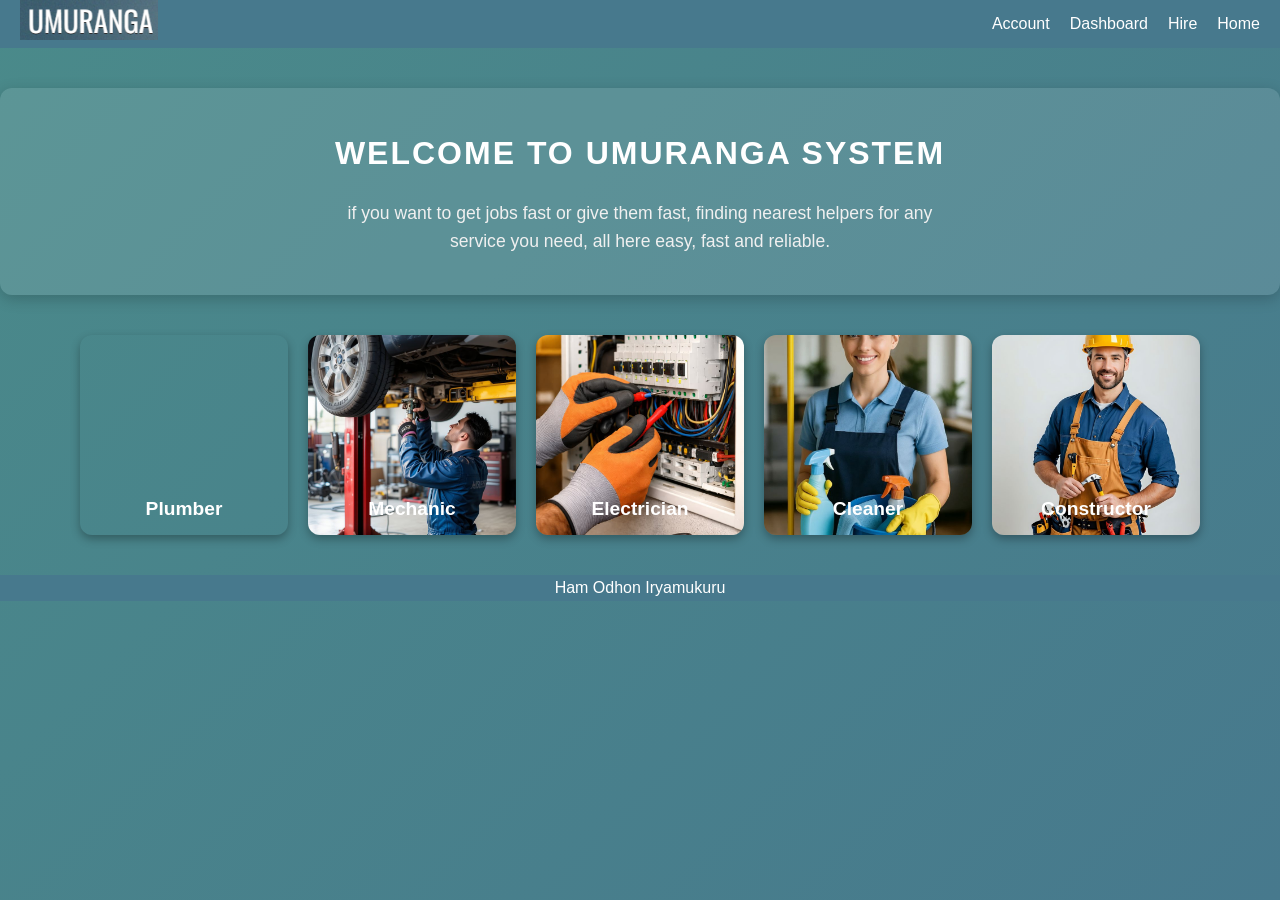
==== index.html @ 90cc8e76 "Add files via upload" ====
<!DOCTYPE html>
<html lang="en">
    <head>
        <link rel="stylesheet" href="index.css">
        <title>
            UMURANGA | give or get jobs 
        </title>
    </head>
    
    <body>
      <header>
        <div class="navbar">
          <div class="logo">
            <img src="umuranga.png" alt="UMURANGA Logo">
          </div>
          <ul class="menu">
            <li><a href="signup.html">Account</a></li>
            <li><a href="dashboard.html">Dashboard</a></li>
            <li><a href="#Hire">Hire</a></li>
            <li><a href="index.html" class="active">Home</a></li>
          </ul>
        </div>
      </header>
      <section ID="website_intro">
        <h3>WELCOME TO UMURANGA SYSTEM</h3>
        <p>if you want to get jobs fast or give them fast, 
          finding nearest helpers for any service you need,
          all here easy, fast and reliable.
        </p>
      </section>
      <div class="images">
        <div class="image" id="plumber">
          <h4>plumber</h4>
        </div>
         <div class="image" id="mechanic">
          <h4>mechanic</h4>
        </div>
         <div class="image" id="electrician">
          <h4>electrician</h4>
        </div>
         <div class="image" id="cleaner">
          <h4>cleaner</h4>
        </div>
         <div class="image" id="constructor">
          <h4>constructor</h4>
        </div>
      </div>
      <footer>
        <p>Ham Odhon Iryamukuru</p>
      </footer>
    </body>

    
</html>
---- index.css ----
* {
  margin: 0;
  padding: 0;
  box-sizing: border-box;
}

body {
  font-family: 'Segoe UI', Tahoma, Geneva, Verdana, sans-serif;
  background: linear-gradient(135deg, #4a8a8a, #47798d);
  color: #ffffff;  
  line-height: 1.6;
  min-height: 100vh;
}
.navbar {
    background-color: rgb(71, 121, 141);
    display: flex;
    justify-content: space-between;
    align-items: center;
    padding: 0 20px;
}

.logo img {
    height: 40px;       
    width: auto;          
}

.menu {
    list-style: none;
    display: flex;
    gap: 20px; 
    margin: 0;
     padding: 0;
}

.menu li a {
    text-decoration: none;
    color: #ffffff;
}
#website_intro {
  display: flex;
  flex-direction: column;
  justify-content: center;
  align-items: center; 
  text-align: center;
  margin-top: 40px; 
  padding: 40px;
  background: rgba(255, 255, 255, 0.1);
  border-radius: 12px; 
  max-width: 1600px;
  margin-left: auto;
  margin-right: auto;
  box-shadow: 0 4px 15px rgba(0,0,0,0.2);
}

#website_intro h3 {
  font-family: 'Segoe UI', Tahoma, Geneva, Verdana, sans-serif;
  font-size: 2rem;
  color: #ffffff;
  margin-bottom: 20px;
  letter-spacing: 2px;
  text-transform: uppercase;
}

#website_intro p {
  font-family: 'Segoe UI', Tahoma, Geneva, Verdana, sans-serif;
  font-size: 1.1rem;
  color: #f0f0f0;
  line-height: 1.6;
  max-width: 600px;
}
 .images {
  display: grid;                  /* grid layout for neat alignment */
  grid-template-columns: repeat(auto-fit, minmax(200px, 1fr));
  gap: 20px;                      /* spacing between cards */
  padding: 40px;
  max-width: 1200px;
  margin: 0 auto;                 /* center the block */
}

.image {
  height: 200px;
  border-radius: 12px;
  display: flex;
  justify-content: center;
  align-items: flex-end;          /* text at bottom */
  color: #fff;
  font-size: 1.2rem;
  font-weight: bold;
  text-transform: capitalize;
  padding: 10px;
  background-size: cover;         /* make image fill */
  background-position: center;
  box-shadow: 0 4px 10px rgba(0,0,0,0.3);
  transition: transform 0.3s ease;
}

.image:hover {
  transform: scale(1.05);         /* hover effect */
}

/* Individual background images */
#plumber {
  background-image: url('plumber.jpg');
}

#mechanic {
  background-image: url('mechanic.jfif');
}

#electrician {
  background-image: url('electrician.jfif');
}

#cleaner {
  background-image: url('cleaner.jfif');
}

#constructor {
  background-image: url('constructor.jfif');
}

footer{
    background-color: rgb(71, 121, 141);
    text-align: center;
}
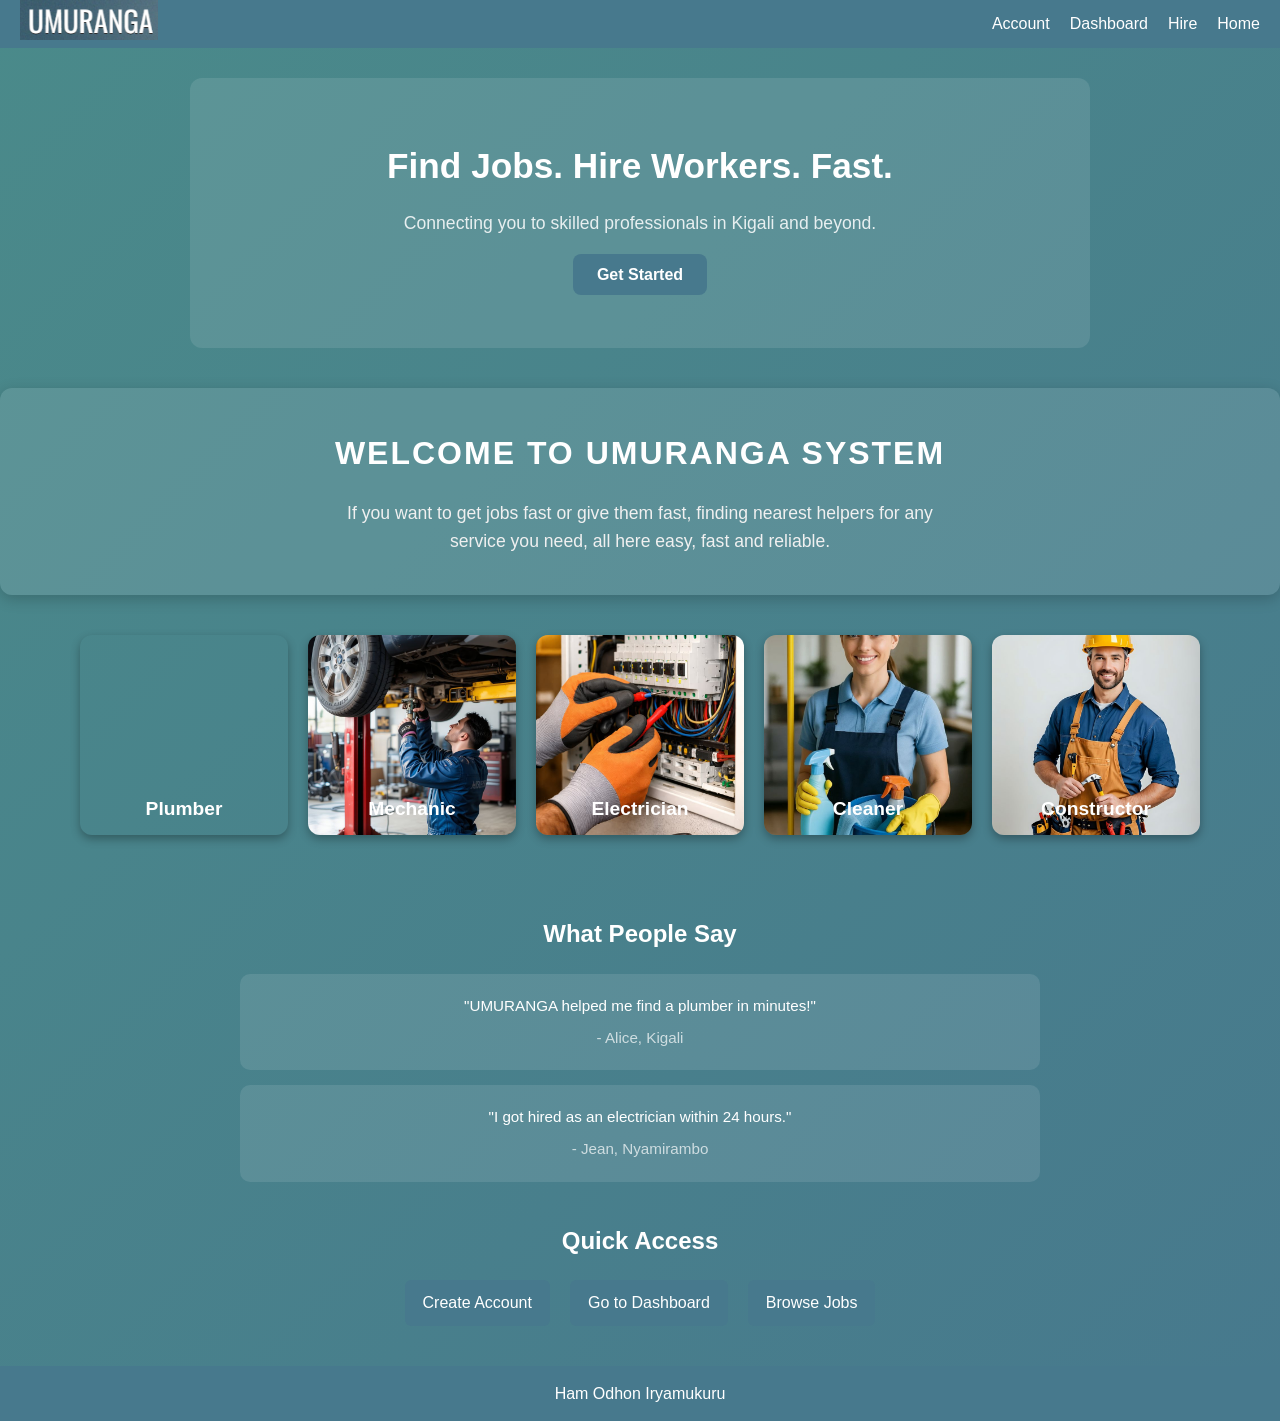
==== commit b12f25dc: "Add files via upload" ====
--- a/index.html
+++ b/index.html
@@ -1,54 +1,71 @@
 <!DOCTYPE html>
 <html lang="en">
-    <head>
-        <link rel="stylesheet" href="index.css">
-        <title>
-            UMURANGA | give or get jobs 
-        </title>
-    </head>
-    
-    <body>
-      <header>
-        <div class="navbar">
-          <div class="logo">
-            <img src="umuranga.png" alt="UMURANGA Logo">
-          </div>
-          <ul class="menu">
-            <li><a href="signup.html">Account</a></li>
-            <li><a href="dashboard.html">Dashboard</a></li>
-            <li><a href="#Hire">Hire</a></li>
-            <li><a href="index.html" class="active">Home</a></li>
-          </ul>
-        </div>
-      </header>
-      <section ID="website_intro">
-        <h3>WELCOME TO UMURANGA SYSTEM</h3>
-        <p>if you want to get jobs fast or give them fast, 
-          finding nearest helpers for any service you need,
-          all here easy, fast and reliable.
-        </p>
-      </section>
-      <div class="images">
-        <div class="image" id="plumber">
-          <h4>plumber</h4>
-        </div>
-         <div class="image" id="mechanic">
-          <h4>mechanic</h4>
-        </div>
-         <div class="image" id="electrician">
-          <h4>electrician</h4>
-        </div>
-         <div class="image" id="cleaner">
-          <h4>cleaner</h4>
-        </div>
-         <div class="image" id="constructor">
-          <h4>constructor</h4>
-        </div>
+<head>
+  <meta charset="UTF-8">
+  <title>UMURANGA | Give or Get Jobs</title>
+  <link rel="stylesheet" href="index.css">
+</head>
+<body>
+  <header>
+    <div class="navbar">
+      <div class="logo">
+        <img src="umuranga.png" alt="UMURANGA Logo">
       </div>
-      <footer>
-        <p>Ham Odhon Iryamukuru</p>
-      </footer>
-    </body>
+      <ul class="menu">
+        <li><a href="signup.html">Account</a></li>
+        <li><a href="dashboard.html">Dashboard</a></li>
+        <li><a href="#Hire">Hire</a></li>
+        <li><a href="index.html" class="active">Home</a></li>
+      </ul>
+    </div>
+  </header>
 
-    
-</html>+  <section class="hero">
+    <h1>Find Jobs. Hire Workers. Fast.</h1>
+    <p>Connecting you to skilled professionals in Kigali and beyond.</p>
+    <a href="dashboard.html" class="cta-btn">Get Started</a>
+  </section>
+
+  <section id="website_intro">
+    <h3>WELCOME TO UMURANGA SYSTEM</h3>
+    <p>
+      If you want to get jobs fast or give them fast, 
+      finding nearest helpers for any service you need,
+      all here easy, fast and reliable.
+    </p>
+  </section>
+
+  <div class="images">
+    <div class="image" id="plumber"><h4>Plumber</h4></div>
+    <div class="image" id="mechanic"><h4>Mechanic</h4></div>
+    <div class="image" id="electrician"><h4>Electrician</h4></div>
+    <div class="image" id="cleaner"><h4>Cleaner</h4></div>
+    <div class="image" id="constructor"><h4>Constructor</h4></div>
+  </div>
+
+  <section class="testimonials">
+    <h3>What People Say</h3>
+    <div class="testimonial">
+      <p>"UMURANGA helped me find a plumber in minutes!"</p>
+      <span>- Alice, Kigali</span>
+    </div>
+    <div class="testimonial">
+      <p>"I got hired as an electrician within 24 hours."</p>
+      <span>- Jean, Nyamirambo</span>
+    </div>
+  </section>
+
+  <section class="quick-links">
+    <h3>Quick Access</h3>
+    <div class="links">
+      <a href="signup.html">Create Account</a>
+      <a href="dashboard.html">Go to Dashboard</a>
+      <a href="browse_jobs.html">Browse Jobs</a>
+    </div>
+  </section>
+
+  <footer>
+    <p>Ham Odhon Iryamukuru</p>
+  </footer>
+</body>
+</html>
--- a/index.css
+++ b/index.css
@@ -1,3 +1,4 @@
+
 * {
   margin: 0;
   padding: 0;
@@ -11,31 +12,65 @@
   line-height: 1.6;
   min-height: 100vh;
 }
+
 .navbar {
-    background-color: rgb(71, 121, 141);
-    display: flex;
-    justify-content: space-between;
-    align-items: center;
-    padding: 0 20px;
+  background-color: rgb(71, 121, 141);
+  display: flex;
+  justify-content: space-between;
+  align-items: center;
+  padding: 0 20px;
 }
 
 .logo img {
-    height: 40px;       
-    width: auto;          
+  height: 40px;       
+  width: auto;          
 }
 
 .menu {
-    list-style: none;
-    display: flex;
-    gap: 20px; 
-    margin: 0;
-     padding: 0;
+  list-style: none;
+  display: flex;
+  gap: 20px; 
 }
 
 .menu li a {
-    text-decoration: none;
-    color: #ffffff;
+  text-decoration: none;
+  color: #ffffff;
+  transition: color 0.3s;
 }
+.menu li a:hover {
+  color: #ffd700;
+}
+
+.hero {
+  text-align: center;
+  padding: 60px 20px;
+  background: rgba(255,255,255,0.1);
+  border-radius: 12px;
+  margin: 30px auto;
+  max-width: 900px;
+}
+.hero h1 {
+  font-size: 2.2rem;
+  margin-bottom: 15px;
+}
+.hero p {
+  font-size: 1.1rem;
+  margin-bottom: 25px;
+  color: rgba(255,255,255,0.85);
+}
+.cta-btn {
+  padding: 12px 24px;
+  background: #47798d;
+  color: #fff;
+  border-radius: 8px;
+  text-decoration: none;
+  font-weight: 600;
+  transition: background 0.3s;
+}
+.cta-btn:hover {
+  background: #355c70;
+}
+
 #website_intro {
   display: flex;
   flex-direction: column;
@@ -51,75 +86,100 @@
   margin-right: auto;
   box-shadow: 0 4px 15px rgba(0,0,0,0.2);
 }
-
 #website_intro h3 {
-  font-family: 'Segoe UI', Tahoma, Geneva, Verdana, sans-serif;
   font-size: 2rem;
   color: #ffffff;
   margin-bottom: 20px;
   letter-spacing: 2px;
   text-transform: uppercase;
 }
-
 #website_intro p {
-  font-family: 'Segoe UI', Tahoma, Geneva, Verdana, sans-serif;
   font-size: 1.1rem;
   color: #f0f0f0;
   line-height: 1.6;
   max-width: 600px;
 }
- .images {
-  display: grid;                  /* grid layout for neat alignment */
+
+.images {
+  display: grid;                
   grid-template-columns: repeat(auto-fit, minmax(200px, 1fr));
-  gap: 20px;                      /* spacing between cards */
+  gap: 20px;     
   padding: 40px;
   max-width: 1200px;
-  margin: 0 auto;                 /* center the block */
+  margin: 0 auto;            
 }
-
 .image {
   height: 200px;
   border-radius: 12px;
   display: flex;
   justify-content: center;
-  align-items: flex-end;          /* text at bottom */
+  align-items: flex-end;          
   color: #fff;
   font-size: 1.2rem;
   font-weight: bold;
   text-transform: capitalize;
   padding: 10px;
-  background-size: cover;         /* make image fill */
+  background-size: cover;        
   background-position: center;
   box-shadow: 0 4px 10px rgba(0,0,0,0.3);
   transition: transform 0.3s ease;
 }
+.image:hover {
+  transform: scale(1.05);        
+}
+#plumber { background-image: url('plumber.jpg'); }
+#mechanic { background-image: url('mechanic.jfif'); }
+#electrician { background-image: url('electrician.jfif'); }
+#cleaner { background-image: url('cleaner.jfif'); }
+#constructor { background-image: url('constructor.jfif'); }
 
-.image:hover {
-  transform: scale(1.05);         /* hover effect */
+.testimonials {
+  margin: 40px auto;
+  max-width: 800px;
+  text-align: center;
 }
-
-/* Individual background images */
-#plumber {
-  background-image: url('plumber.jpg');
+.testimonials h3 {
+  margin-bottom: 20px;
+  font-size: 1.5rem;
 }
-
-#mechanic {
-  background-image: url('mechanic.jfif');
+.testimonial {
+  background: rgba(255,255,255,0.1);
+  padding: 20px;
+  border-radius: 10px;
+  margin-bottom: 15px;
+  font-size: 0.95rem;
 }
-
-#electrician {
-  background-image: url('electrician.jfif');
+.testimonial span {
+  display: block;
+  margin-top: 8px;
+  color: rgba(255,255,255,0.7);
 }
-
-#cleaner {
-  background-image: url('cleaner.jfif');
+.quick-links {
+  text-align: center;
+  margin: 40px auto;
 }
-
-#constructor {
-  background-image: url('constructor.jfif');
+.quick-links h3 {
+  margin-bottom: 20px;
+  font-size: 1.5rem;
 }
-
-footer{
-    background-color: rgb(71, 121, 141);
-    text-align: center;
-}+.quick-links .links {
+  display: flex;
+  justify-content: center;
+  gap: 20px;
+}
+.quick-links a {
+  padding: 10px 18px;
+  background: #47798d;
+  border-radius: 6px;
+  color: #fff;
+  text-decoration: none;
+  transition: background 0.3s;
+}
+.quick-links a:hover {
+  background: #355c70;
+}
+footer {
+  background-color: rgb(71, 121, 141);
+  text-align: center;
+  padding: 15px;
+}
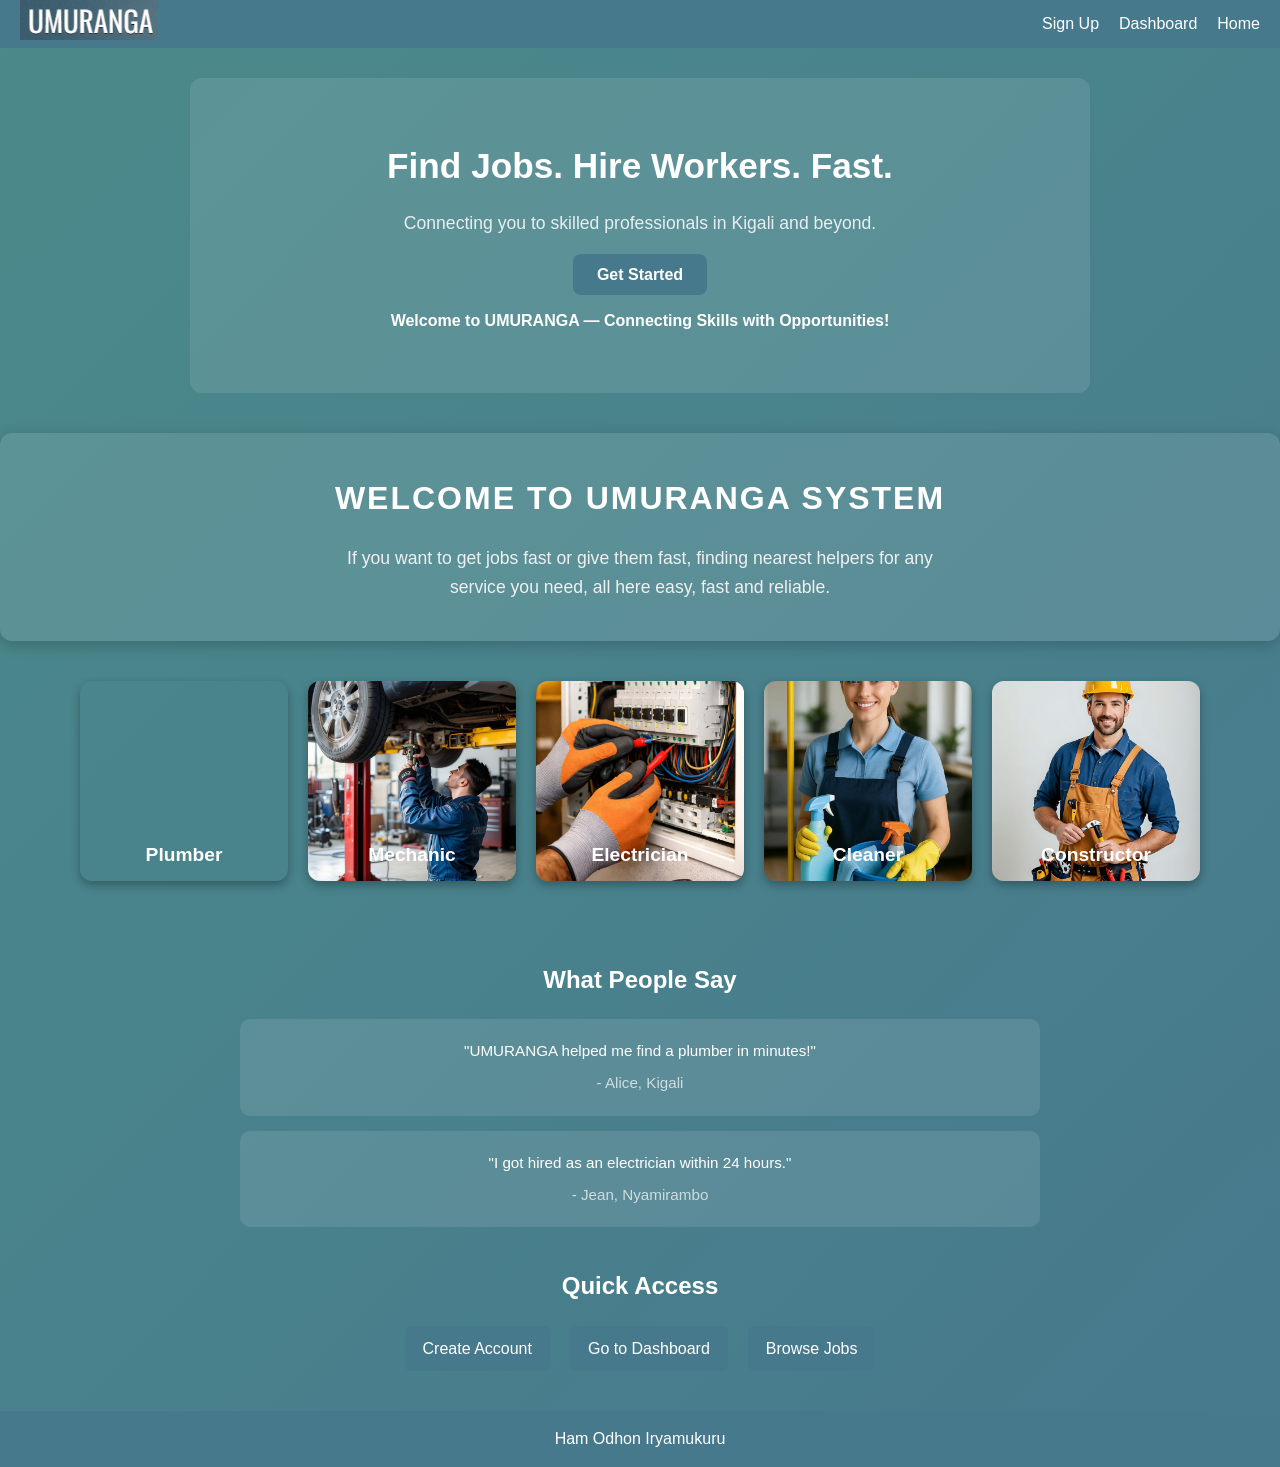
==== commit 449ab2fa: "Add files via upload" ====
--- a/index.html
+++ b/index.html
@@ -9,12 +9,11 @@
   <header>
     <div class="navbar">
       <div class="logo">
-        <img src="umuranga.png" alt="UMURANGA Logo">
+        <img src="assets/umuranga.png" alt="UMURANGA Logo">
       </div>
       <ul class="menu">
-        <li><a href="signup.html">Account</a></li>
-        <li><a href="dashboard.html">Dashboard</a></li>
-        <li><a href="#Hire">Hire</a></li>
+        <li><a href="signup.html">Sign Up</a></li>
+        <li><a href="dashboard/dashboard.html">Dashboard</a></li>
         <li><a href="index.html" class="active">Home</a></li>
       </ul>
     </div>
@@ -23,7 +22,7 @@
   <section class="hero">
     <h1>Find Jobs. Hire Workers. Fast.</h1>
     <p>Connecting you to skilled professionals in Kigali and beyond.</p>
-    <a href="dashboard.html" class="cta-btn">Get Started</a>
+    <a href="dashboard/dashboard.html" class="cta-btn">Get Started</a>
   </section>
 
   <section id="website_intro">
@@ -59,13 +58,15 @@
     <h3>Quick Access</h3>
     <div class="links">
       <a href="signup.html">Create Account</a>
-      <a href="dashboard.html">Go to Dashboard</a>
-      <a href="browse_jobs.html">Browse Jobs</a>
+      <a href="dashboard/dashboard.html">Go to Dashboard</a>
+      <a href="dashboard/browse_jobs.html">Browse Jobs</a>
     </div>
   </section>
 
   <footer>
     <p>Ham Odhon Iryamukuru</p>
   </footer>
+  <script src="index.js"></script>
+  <script src="nav.js"></script>
 </body>
 </html>
--- a/index.css
+++ b/index.css
@@ -127,11 +127,11 @@
 .image:hover {
   transform: scale(1.05);        
 }
-#plumber { background-image: url('plumber.jpg'); }
-#mechanic { background-image: url('mechanic.jfif'); }
-#electrician { background-image: url('electrician.jfif'); }
-#cleaner { background-image: url('cleaner.jfif'); }
-#constructor { background-image: url('constructor.jfif'); }
+#plumber { background-image: url('assets/plumber.jpg'); }
+#mechanic { background-image: url('assets/mechanic.jfif'); }
+#electrician { background-image: url('assets/electrician.jfif'); }
+#cleaner { background-image: url('assets/cleaner.jfif'); }
+#constructor { background-image: url('assets/constructor.jfif'); }
 
 .testimonials {
   margin: 40px auto;
